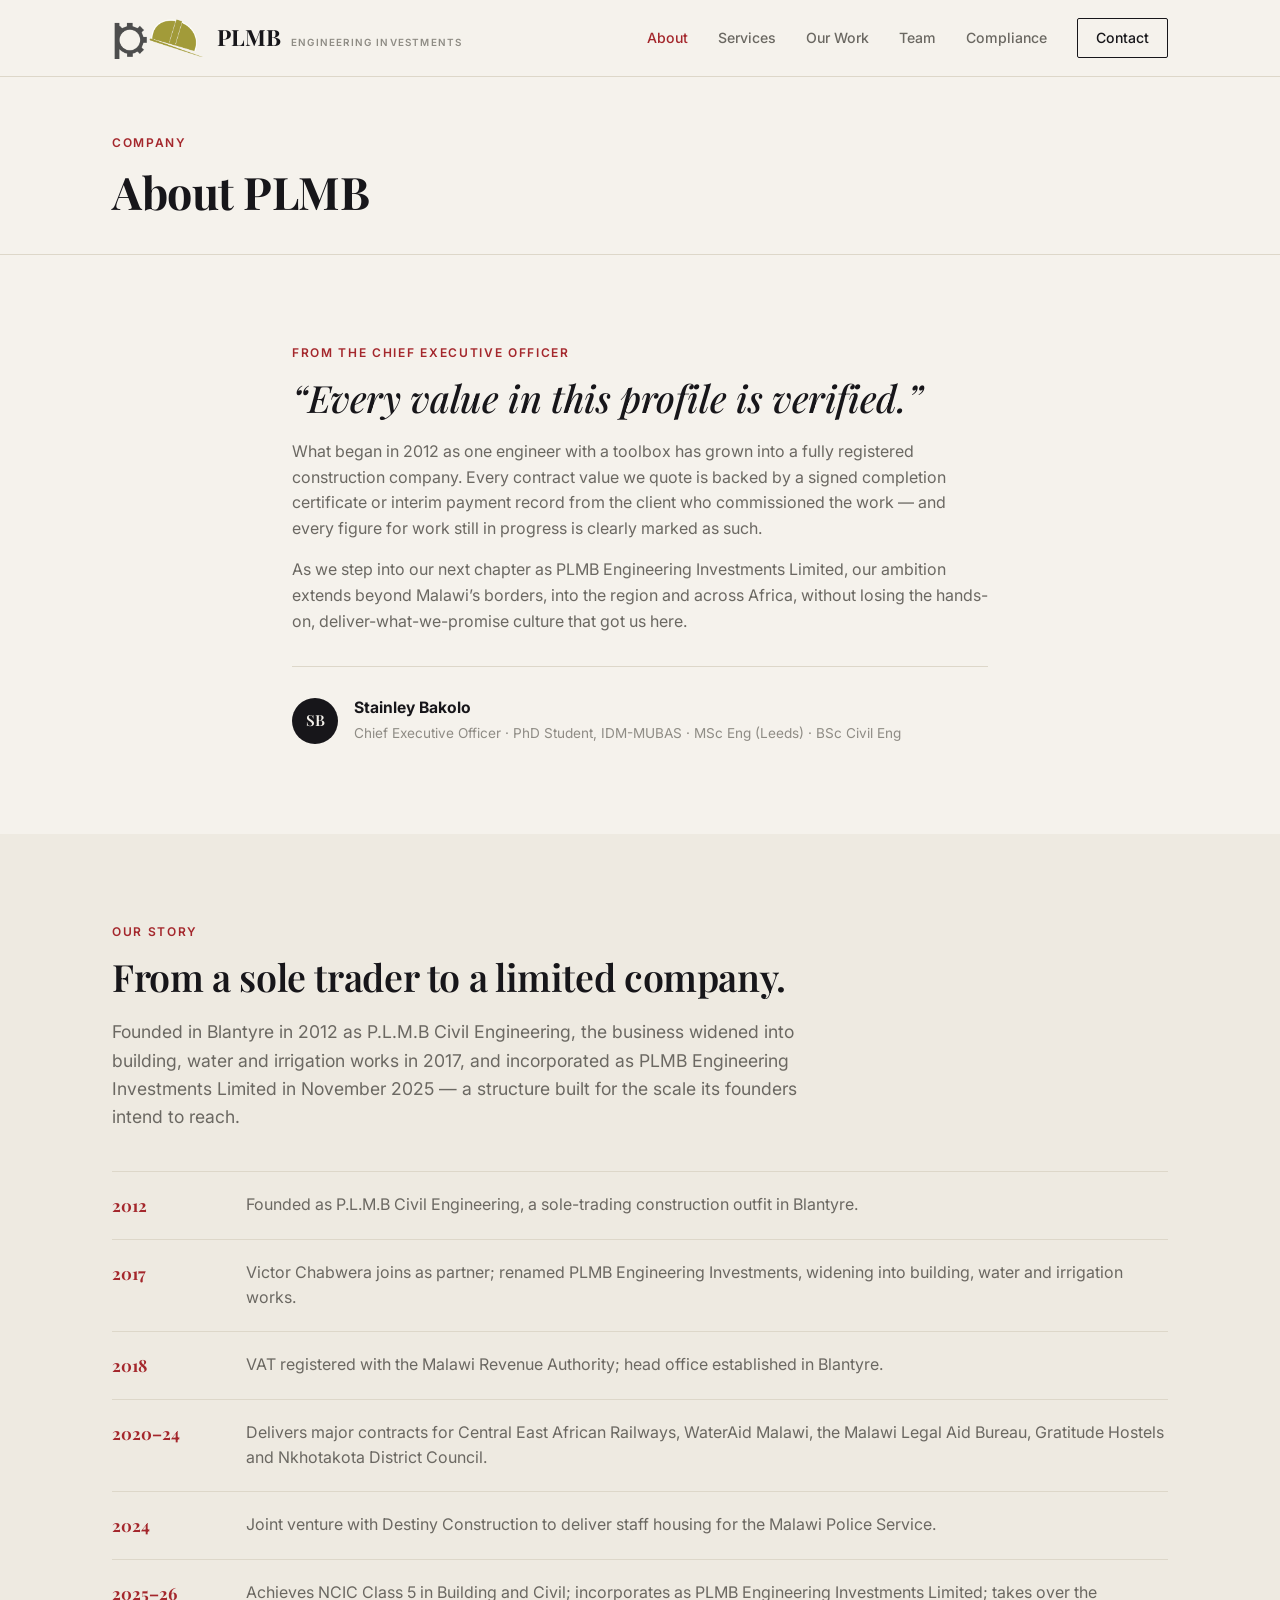
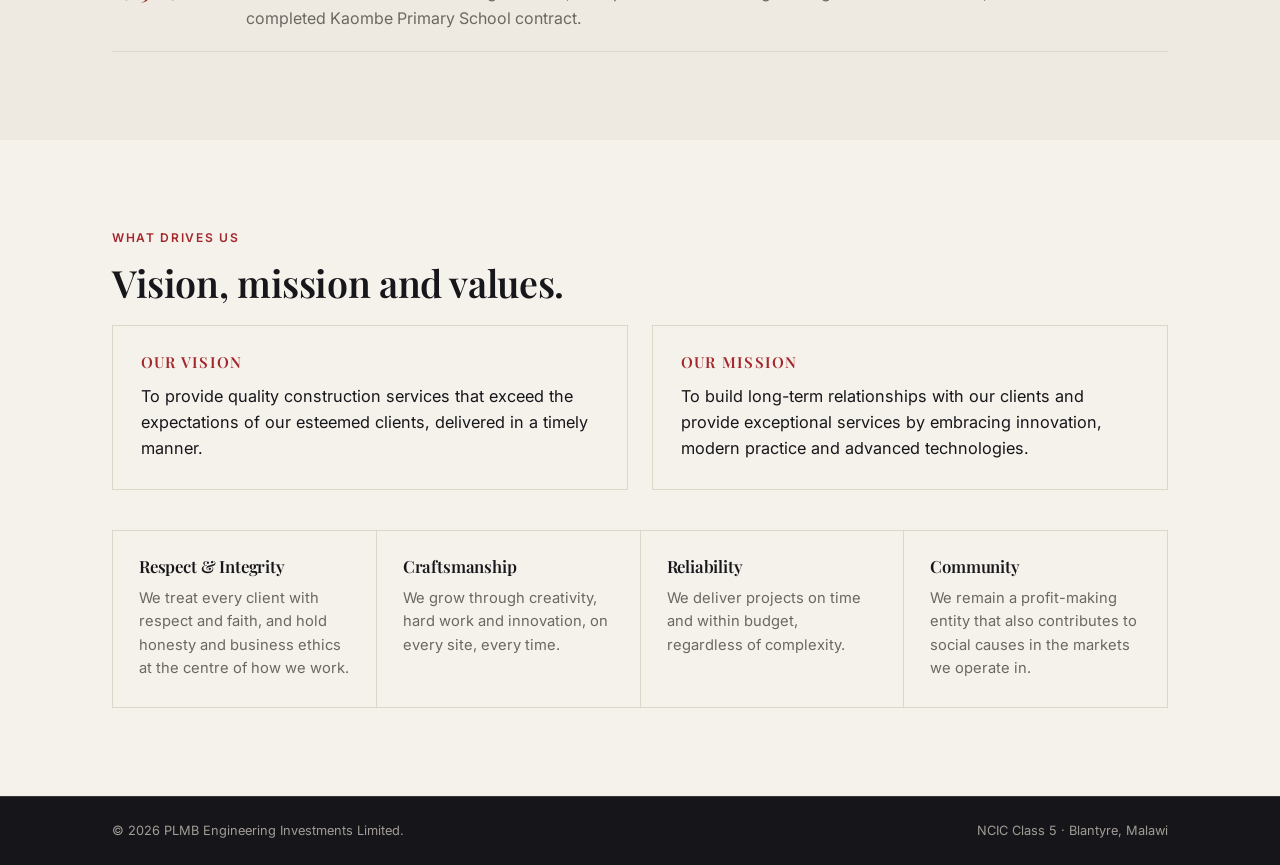
==== about.html @ d7d494b8 "Split into separate focused pages instead of one long scroll" ====
<!doctype html>
<html lang="en">
<head>
<meta charset="UTF-8">
<meta name="viewport" content="width=device-width, initial-scale=1.0">
<title>About — PLMB Engineering Investments</title>
<meta name="description" content="From a sole trader founded in 2012 to PLMB Engineering Investments Limited: our story, our vision, mission and values, and a message from our CEO.">
<link rel="icon" type="image/png" href="assets/favicon-256.png">
<link rel="preconnect" href="https://fonts.googleapis.com">
<link rel="preconnect" href="https://fonts.gstatic.com" crossorigin>
<link href="https://fonts.googleapis.com/css2?family=Playfair+Display:ital,wght@0,500;0,600;0,700;1,500&family=Inter:wght@400;500;600;700&display=swap" rel="stylesheet">
<link rel="stylesheet" href="styles.css">
</head>
<body>

<header class="site-header">
  <div class="wrap header-inner">
    <a class="wordmark" href="index.html">
      <img src="assets/plmb-icon.png" alt="" class="wordmark-icon" width="120" height="54">
      <span class="wordmark-text">PLMB<span class="wordmark-sub">Engineering Investments</span></span>
    </a>
    <nav class="nav" id="nav">
      <a href="about.html" aria-current="page">About</a>
      <a href="services.html">Services</a>
      <a href="work.html">Our Work</a>
      <a href="team.html">Team</a>
      <a href="compliance.html">Compliance</a>
      <a href="contact.html" class="nav-cta">Contact</a>
    </nav>
    <button class="nav-toggle" id="navToggle" aria-label="Toggle menu" aria-expanded="false">
      <span></span><span></span><span></span>
    </button>
  </div>
</header>

<main>

  <div class="page-head">
    <div class="wrap">
      <p class="eyebrow">Company</p>
      <h1>About PLMB</h1>
    </div>
  </div>

  <!-- MD MESSAGE -->
  <section class="section">
    <div class="wrap narrow">
      <p class="eyebrow">From the Chief Executive Officer</p>
      <h2 class="quote">&ldquo;Every value in this profile is verified.&rdquo;</h2>
      <p>What began in 2012 as one engineer with a toolbox has grown into a fully registered construction company. Every contract value we quote is backed by a signed completion certificate or interim payment record from the client who commissioned the work &mdash; and every figure for work still in progress is clearly marked as such.</p>
      <p>As we step into our next chapter as PLMB Engineering Investments Limited, our ambition extends beyond Malawi&rsquo;s borders, into the region and across Africa, without losing the hands-on, deliver-what-we-promise culture that got us here.</p>
      <div class="signature-block">
        <div class="avatar">SB</div>
        <div>
          <strong>Stainley Bakolo</strong>
          <span>Chief Executive Officer &middot; PhD Student, IDM-MUBAS &middot; MSc Eng (Leeds) &middot; BSc Civil Eng</span>
        </div>
      </div>
    </div>
  </section>

  <!-- STORY / MILESTONES -->
  <section class="section alt">
    <div class="wrap">
      <p class="eyebrow">Our Story</p>
      <h2>From a sole trader to a limited company.</h2>
      <p class="lede">Founded in Blantyre in 2012 as P.L.M.B Civil Engineering, the business widened into building, water and irrigation works in 2017, and incorporated as PLMB Engineering Investments Limited in November 2025 &mdash; a structure built for the scale its founders intend to reach.</p>
      <ol class="timeline">
        <li><span class="tl-year">2012</span><span class="tl-text">Founded as P.L.M.B Civil Engineering, a sole-trading construction outfit in Blantyre.</span></li>
        <li><span class="tl-year">2017</span><span class="tl-text">Victor Chabwera joins as partner; renamed PLMB Engineering Investments, widening into building, water and irrigation works.</span></li>
        <li><span class="tl-year">2018</span><span class="tl-text">VAT registered with the Malawi Revenue Authority; head office established in Blantyre.</span></li>
        <li><span class="tl-year">2020&ndash;24</span><span class="tl-text">Delivers major contracts for Central East African Railways, WaterAid Malawi, the Malawi Legal Aid Bureau, Gratitude Hostels and Nkhotakota District Council.</span></li>
        <li><span class="tl-year">2024</span><span class="tl-text">Joint venture with Destiny Construction to deliver staff housing for the Malawi Police Service.</span></li>
        <li><span class="tl-year">2025&ndash;26</span><span class="tl-text">Achieves NCIC Class 5 in Building and Civil; incorporates as PLMB Engineering Investments Limited; takes over the completed Kaombe Primary School contract.</span></li>
      </ol>
    </div>
  </section>

  <!-- VISION / MISSION / VALUES -->
  <section class="section">
    <div class="wrap">
      <p class="eyebrow">What Drives Us</p>
      <h2>Vision, mission and values.</h2>
      <div class="vm-grid">
        <div class="vm-card">
          <h3>Our Vision</h3>
          <p>To provide quality construction services that exceed the expectations of our esteemed clients, delivered in a timely manner.</p>
        </div>
        <div class="vm-card">
          <h3>Our Mission</h3>
          <p>To build long-term relationships with our clients and provide exceptional services by embracing innovation, modern practice and advanced technologies.</p>
        </div>
      </div>
      <div class="value-grid">
        <div class="value">
          <h4>Respect &amp; Integrity</h4>
          <p>We treat every client with respect and faith, and hold honesty and business ethics at the centre of how we work.</p>
        </div>
        <div class="value">
          <h4>Craftsmanship</h4>
          <p>We grow through creativity, hard work and innovation, on every site, every time.</p>
        </div>
        <div class="value">
          <h4>Reliability</h4>
          <p>We deliver projects on time and within budget, regardless of complexity.</p>
        </div>
        <div class="value">
          <h4>Community</h4>
          <p>We remain a profit-making entity that also contributes to social causes in the markets we operate in.</p>
        </div>
      </div>
    </div>
  </section>

</main>

<footer class="site-footer">
  <div class="wrap footer-inner">
    <span>&copy; <span id="year"></span> PLMB Engineering Investments Limited.</span>
    <span>NCIC Class 5 &middot; Blantyre, Malawi</span>
  </div>
</footer>

<script src="script.js"></script>
</body>
</html>
---- styles.css ----
:root {
  --bg: #f5f2ec;
  --bg-panel: #eeeae1;
  --ink: #17161a;
  --ink-soft: #6b6862;
  --ink-faint: #8f8c85;
  --accent: #a4272c;
  --rule: #ddd7c9;
  --dark-bg: #16151a;
  --dark-ink: #f2efe8;
  --dark-soft: #a19d95;
  --serif: "Playfair Display", Georgia, "Times New Roman", serif;
  --sans: "Inter", -apple-system, BlinkMacSystemFont, "Segoe UI", sans-serif;
  --max: 1120px;
}

* { box-sizing: border-box; }
html { scroll-behavior: smooth; }
a:focus-visible, button:focus-visible { outline: 2px solid var(--accent); outline-offset: 3px; }
@media (prefers-reduced-motion: reduce) {
  html { scroll-behavior: auto; }
  * { animation-duration: 0.01ms !important; transition-duration: 0.01ms !important; }
}

body {
  margin: 0;
  background: var(--bg);
  color: var(--ink);
  font-family: var(--sans);
  font-size: 16px;
  line-height: 1.6;
  -webkit-font-smoothing: antialiased;
}

.wrap {
  max-width: var(--max);
  margin: 0 auto;
  padding: 0 32px;
}
.wrap.narrow { max-width: 760px; }

h1, h2, h3, h4 {
  font-family: var(--serif);
  font-weight: 600;
  line-height: 1.15;
  margin: 0 0 20px;
  color: var(--ink);
  letter-spacing: -0.01em;
}
h1 { font-size: clamp(2.1rem, 4.5vw, 3.4rem); font-weight: 700; }
h2 { font-size: clamp(1.6rem, 3vw, 2.35rem); }
h3.sub-heading { font-size: 1.15rem; margin: 48px 0 20px; padding-top: 28px; border-top: 1px solid var(--rule); }
h4 { font-size: 1.05rem; margin-bottom: 10px; }

p { margin: 0 0 16px; color: var(--ink-soft); }
p.lede { font-size: 1.1rem; max-width: 700px; }
a { color: inherit; }

.eyebrow {
  font-family: var(--sans);
  font-size: 0.75rem;
  font-weight: 600;
  letter-spacing: 0.14em;
  text-transform: uppercase;
  color: var(--accent);
  margin: 0 0 14px;
}
.eyebrow.light { color: #d98a8a; }

/* ---------- Header ---------- */
.site-header {
  position: sticky;
  top: 0;
  z-index: 50;
  background: rgba(245, 242, 236, 0.92);
  backdrop-filter: blur(8px);
  border-bottom: 1px solid var(--rule);
}
.header-inner {
  display: flex;
  align-items: center;
  justify-content: space-between;
  height: 76px;
}
.wordmark {
  font-family: var(--serif);
  font-weight: 700;
  font-size: 1.4rem;
  text-decoration: none;
  color: var(--ink);
  display: flex;
  align-items: center;
  gap: 12px;
}
.wordmark-icon { height: 42px; width: auto; display: block; }
.wordmark-text { display: flex; align-items: baseline; gap: 10px; }
.wordmark-sub {
  font-family: var(--sans);
  font-size: 0.62rem;
  font-weight: 600;
  letter-spacing: 0.12em;
  text-transform: uppercase;
  color: var(--ink-faint);
}
.nav { display: flex; align-items: center; gap: 30px; }
.nav a {
  text-decoration: none;
  font-size: 0.88rem;
  font-weight: 500;
  color: var(--ink-soft);
  transition: color 0.15s;
}
.nav a:hover { color: var(--accent); }
.nav a[aria-current="page"] { color: var(--accent); }
.nav-cta {
  border: 1px solid var(--ink);
  padding: 8px 18px;
  border-radius: 2px;
  color: var(--ink) !important;
}
.nav-cta:hover { background: var(--ink); color: var(--bg) !important; }
.nav-cta[aria-current="page"] { background: var(--accent); border-color: var(--accent); color: #fff !important; }

/* ---------- Page head (non-home pages) ---------- */
.page-head { padding: 56px 0 36px; border-bottom: 1px solid var(--rule); }
.page-head h1 { margin: 0; font-size: clamp(1.9rem, 4vw, 2.8rem); }

/* ---------- Explore grid (home) ---------- */
.explore-grid { display: grid; grid-template-columns: repeat(3, 1fr); gap: 1px; background: var(--rule); border: 1px solid var(--rule); margin-top: 40px; }
.explore-card {
  background: var(--bg);
  padding: 30px 28px;
  text-decoration: none;
  color: var(--ink);
  display: block;
  transition: background 0.15s;
}
.explore-card:hover { background: var(--bg-panel); }
.explore-card h3 { font-size: 1.1rem; margin-bottom: 8px; color: var(--ink); }
.explore-card h3::after { content: " \2192"; color: var(--accent); }
.explore-card p { font-size: 0.88rem; margin: 0; }

.contact-page { padding: 140px 0; min-height: 60vh; display: flex; align-items: center; }
.contact-page .wrap { width: 100%; }
.nav-toggle { display: none; background: none; border: none; cursor: pointer; padding: 8px; }
.nav-toggle span { display: block; width: 22px; height: 2px; background: var(--ink); margin: 5px 0; }

/* ---------- Hero ---------- */
.hero {
  padding: 120px 0 96px;
  background-size: cover;
  background-position: center 65%;
  background-repeat: no-repeat;
}
.hero-lede { font-size: 1.15rem; max-width: 620px; }
.hero-actions { display: flex; gap: 16px; margin: 32px 0 8px; flex-wrap: wrap; }
.btn {
  display: inline-block;
  padding: 14px 28px;
  text-decoration: none;
  font-size: 0.9rem;
  font-weight: 600;
  border-radius: 2px;
  transition: all 0.15s;
}
.btn-primary { background: var(--accent); color: #fff; }
.btn-primary:hover { background: #8a1f23; }
.btn-ghost { border: 1px solid var(--ink-faint); color: var(--ink); }
.btn-ghost:hover { border-color: var(--ink); }
.btn-ghost-light { border: 1px solid rgba(242,239,232,0.5); color: var(--dark-ink); }
.btn-ghost-light:hover { border-color: var(--dark-ink); background: rgba(242,239,232,0.08); }

.hero-stats {
  display: grid;
  grid-template-columns: repeat(4, 1fr);
  border-bottom: 1px solid var(--rule);
  padding: 28px 32px;
}
.hero-stats > div { padding: 0 20px; border-left: 1px solid var(--rule); }
.hero-stats > div:first-child { border-left: none; padding-left: 0; }
.hero-stats strong { display: block; font-family: var(--serif); font-size: 1.5rem; margin-bottom: 4px; }
.hero-stats span { font-size: 0.78rem; color: var(--ink-faint); text-transform: uppercase; letter-spacing: 0.06em; }

/* ---------- Sections ---------- */
.section { padding: 88px 0; }
.section.alt { background: var(--bg-panel); }
.section.dark { background: var(--dark-bg); color: var(--dark-ink); }
.section.dark p { color: var(--dark-soft); }
.light { color: var(--dark-ink); }
.light-body { color: var(--dark-soft); }

.quote { font-style: italic; font-weight: 500; }

.signature-block {
  display: flex;
  align-items: center;
  gap: 16px;
  margin-top: 32px;
  padding-top: 28px;
  border-top: 1px solid var(--rule);
}
.signature-block strong { display: block; font-size: 0.98rem; }
.signature-block span { font-size: 0.85rem; color: var(--ink-faint); }
.avatar {
  width: 46px; height: 46px;
  border-radius: 50%;
  background: var(--ink);
  color: var(--bg);
  display: flex; align-items: center; justify-content: center;
  font-family: var(--serif); font-weight: 600; font-size: 0.95rem;
  flex-shrink: 0;
}

/* ---------- Timeline ---------- */
.timeline { list-style: none; margin: 40px 0 0; padding: 0; }
.timeline li {
  display: grid;
  grid-template-columns: 110px 1fr;
  gap: 24px;
  padding: 20px 0;
  border-top: 1px solid var(--rule);
}
.timeline li:last-child { border-bottom: 1px solid var(--rule); }
.tl-year { font-family: var(--serif); font-weight: 700; color: var(--accent); font-size: 1.05rem; }
.tl-text { color: var(--ink-soft); }

/* ---------- Vision/Mission/Values ---------- */
.vm-grid { display: grid; grid-template-columns: 1fr 1fr; gap: 24px; margin-bottom: 40px; }
.vm-card { padding: 28px; border: 1px solid var(--rule); }
.vm-card h3 { font-size: 0.95rem; text-transform: uppercase; letter-spacing: 0.08em; color: var(--accent); margin-bottom: 12px; }
.vm-card p { margin: 0; color: var(--ink); font-size: 1.02rem; }

.value-grid { display: grid; grid-template-columns: repeat(4, 1fr); gap: 1px; background: var(--rule); border: 1px solid var(--rule); }
.value { background: var(--bg); padding: 26px; }
.value p { margin: 0; font-size: 0.92rem; }

/* ---------- Services ---------- */
.service-grid { display: grid; grid-template-columns: repeat(2, 1fr); gap: 1px; background: var(--rule); border: 1px solid var(--rule); margin-top: 40px; }
.service-card { background: var(--bg-panel); padding: 32px; }
.service-num { font-family: var(--serif); font-size: 0.85rem; color: var(--accent); font-weight: 700; }
.service-card h3 { margin: 12px 0 10px; font-size: 1.15rem; }
.service-card p { font-size: 0.92rem; margin-bottom: 16px; }
.tag {
  display: inline-block;
  font-size: 0.7rem;
  font-weight: 600;
  letter-spacing: 0.06em;
  text-transform: uppercase;
  color: var(--ink-faint);
  border-top: 1px solid var(--rule);
  padding-top: 12px;
  width: 100%;
}

.sector-list { display: grid; grid-template-columns: repeat(3, 1fr); gap: 24px; margin-top: 20px; }
.sector-list > div { padding: 18px 0; border-top: 1px solid var(--rule); }
.sector-list strong { display: block; font-size: 0.95rem; margin-bottom: 6px; }
.sector-list span { font-size: 0.85rem; color: var(--ink-faint); }

/* ---------- Field photo strips ---------- */
.field-strip {
  display: grid;
  grid-template-columns: repeat(3, 1fr);
  gap: 3px;
  margin-top: 40px;
}
.field-strip.two { grid-template-columns: repeat(2, 1fr); }
.field-strip figure { margin: 0; position: relative; }
.field-strip img {
  display: block;
  width: 100%;
  height: 230px;
  object-fit: cover;
  background: var(--bg-panel);
}
.field-strip figcaption {
  font-size: 0.72rem;
  color: var(--ink-faint);
  padding-top: 8px;
}
.field-strip.dark figcaption { color: var(--dark-soft); }

.team-banner { margin: 32px 0 48px; }
.team-banner img { display: block; width: 100%; max-height: 360px; object-fit: cover; }
.team-banner figcaption { font-size: 0.8rem; color: var(--ink-faint); padding-top: 10px; font-style: italic; }

/* ---------- Signature project ---------- */
.signature-figure {
  font-family: var(--serif);
  font-weight: 700;
  font-size: clamp(3rem, 8vw, 5.5rem);
  color: #fff;
  margin-bottom: 24px;
  line-height: 1;
}
.signature-figure span { font-size: 0.35em; color: var(--dark-soft); font-family: var(--sans); font-weight: 600; margin-left: 8px; }
.sig-meta { display: grid; grid-template-columns: repeat(3, 1fr); gap: 24px; margin-top: 40px; padding-top: 28px; border-top: 1px solid #38363e; }
.sig-meta strong { display: block; color: var(--dark-ink); font-size: 0.95rem; margin-bottom: 6px; }
.sig-meta span { font-size: 0.75rem; text-transform: uppercase; letter-spacing: 0.06em; color: var(--dark-soft); }

/* ---------- Tables ---------- */
.table-scroll { overflow-x: auto; margin-top: 32px; }
.track-table { width: 100%; border-collapse: collapse; min-width: 640px; }
.track-table th {
  text-align: left;
  font-size: 0.72rem;
  text-transform: uppercase;
  letter-spacing: 0.08em;
  color: var(--ink-faint);
  padding: 0 16px 12px;
  border-bottom: 1px solid var(--ink);
  font-weight: 600;
}
.track-table td {
  padding: 16px;
  border-bottom: 1px solid var(--rule);
  font-size: 0.92rem;
  vertical-align: top;
}
.track-table td strong { display: block; font-family: var(--serif); font-size: 1rem; font-weight: 600; }
.track-table td span { display: block; color: var(--ink-faint); font-size: 0.8rem; margin-top: 2px; }
.table-note { font-size: 0.82rem; color: var(--ink-faint); margin-top: 20px; font-style: italic; }

/* ---------- Stat strips ---------- */
.stat-strip { display: grid; grid-template-columns: repeat(3, 1fr); gap: 24px; margin: 32px 0; padding: 28px 0; border-top: 1px solid var(--rule); border-bottom: 1px solid var(--rule); }
.stat-strip.compact { padding: 20px 0; margin: 20px 0 0; }
.stat-strip strong { display: block; font-family: var(--serif); font-size: 1.7rem; color: var(--accent); }
.stat-strip span { font-size: 0.78rem; text-transform: uppercase; letter-spacing: 0.06em; color: var(--ink-faint); }

/* ---------- Split ---------- */
.split { display: grid; grid-template-columns: 1fr 1fr; gap: 64px; }
.chip-list { display: flex; flex-wrap: wrap; gap: 8px; margin-top: 20px; }
.chip-list span {
  font-size: 0.78rem;
  padding: 7px 14px;
  border: 1px solid var(--rule);
  color: var(--ink-soft);
}

/* ---------- Clients ---------- */
.client-grid { display: grid; grid-template-columns: repeat(2, 1fr); gap: 1px; background: var(--rule); border: 1px solid var(--rule); margin-top: 32px; }
.client-grid > div { background: var(--bg-panel); padding: 22px 28px; }
.client-grid strong { display: block; font-size: 0.98rem; margin-bottom: 4px; }
.client-grid span { font-size: 0.82rem; color: var(--ink-faint); font-style: italic; }

/* ---------- Team ---------- */
.team-grid { display: grid; grid-template-columns: repeat(auto-fill, minmax(220px, 1fr)); gap: 24px; }
.team-card { display: flex; flex-direction: column; align-items: flex-start; gap: 6px; }
.team-card strong { font-size: 1rem; margin-top: 6px; }
.role { font-size: 0.82rem; color: var(--accent); font-weight: 600; }
.cred { font-size: 0.78rem; color: var(--ink-faint); }

/* ---------- Compliance ---------- */
.cert-list { margin-top: 32px; }
.cert-list > div { display: flex; gap: 16px; align-items: flex-start; padding: 18px 0; border-top: 1px solid var(--rule); }
.cert-list > div:last-child { border-bottom: 1px solid var(--rule); }
.check { color: var(--accent); font-weight: 700; font-size: 1.1rem; flex-shrink: 0; }
.cert-list strong { display: block; font-size: 0.98rem; }
.cert-list span { font-size: 0.82rem; color: var(--ink-faint); }

/* ---------- Reasons ---------- */
.reasons-grid { display: grid; grid-template-columns: repeat(3, 1fr); gap: 32px; margin-top: 40px; }
.reason p { font-size: 0.9rem; margin: 0; }
.reason h4 { margin: 10px 0 8px; }

/* ---------- Contact ---------- */
.contact-grid { display: grid; grid-template-columns: 1fr 1fr; gap: 48px; margin-top: 40px; padding-top: 40px; border-top: 1px solid #38363e; }
.contact-grid strong { display: block; font-size: 1.05rem; margin-bottom: 12px; color: var(--dark-ink); }
.contact-link {
  display: block;
  text-decoration: none;
  color: var(--dark-ink);
  font-family: var(--serif);
  font-size: 1.3rem;
  margin-bottom: 12px;
  border-bottom: 1px solid transparent;
  transition: border-color 0.15s;
}
.contact-link:hover { border-color: var(--accent); }

/* ---------- Footer ---------- */
.site-footer { background: var(--dark-bg); border-top: 1px solid #38363e; padding: 24px 0; }
.footer-inner { display: flex; justify-content: space-between; color: var(--dark-soft); font-size: 0.8rem; flex-wrap: wrap; gap: 8px; }

/* ---------- Responsive ---------- */
@media (max-width: 860px) {
  .nav { position: fixed; top: 76px; left: 0; right: 0; background: var(--bg); flex-direction: column; align-items: flex-start; gap: 0; padding: 8px 32px 20px; border-bottom: 1px solid var(--rule); transform: translateY(-8px); opacity: 0; pointer-events: none; transition: all 0.2s; }
  .nav.open { transform: translateY(0); opacity: 1; pointer-events: auto; }
  .nav a { padding: 12px 0; width: 100%; border-bottom: 1px solid var(--rule); }
  .nav-cta { border: none !important; padding: 12px 0 !important; }
  .nav-toggle { display: block; }
  .hero-stats { grid-template-columns: 1fr 1fr; row-gap: 24px; }
  .hero-stats > div:nth-child(3) { border-left: none; padding-left: 0; }
  .vm-grid, .value-grid, .service-grid, .sector-list, .client-grid, .split, .reasons-grid, .contact-grid, .field-strip, .field-strip.two, .explore-grid { grid-template-columns: 1fr; }
  .hero { padding: 96px 0 64px; background-position: 65% center; }
  .contact-page { padding: 96px 0; }
  .stat-strip { grid-template-columns: 1fr; gap: 16px; }
  .sig-meta { grid-template-columns: 1fr; gap: 16px; }
  .timeline li { grid-template-columns: 80px 1fr; }
}

@media (max-width: 480px) {
  .wrap { padding: 0 20px; }
  .section { padding: 64px 0; }
  .hero { padding: 64px 0 0; }
}
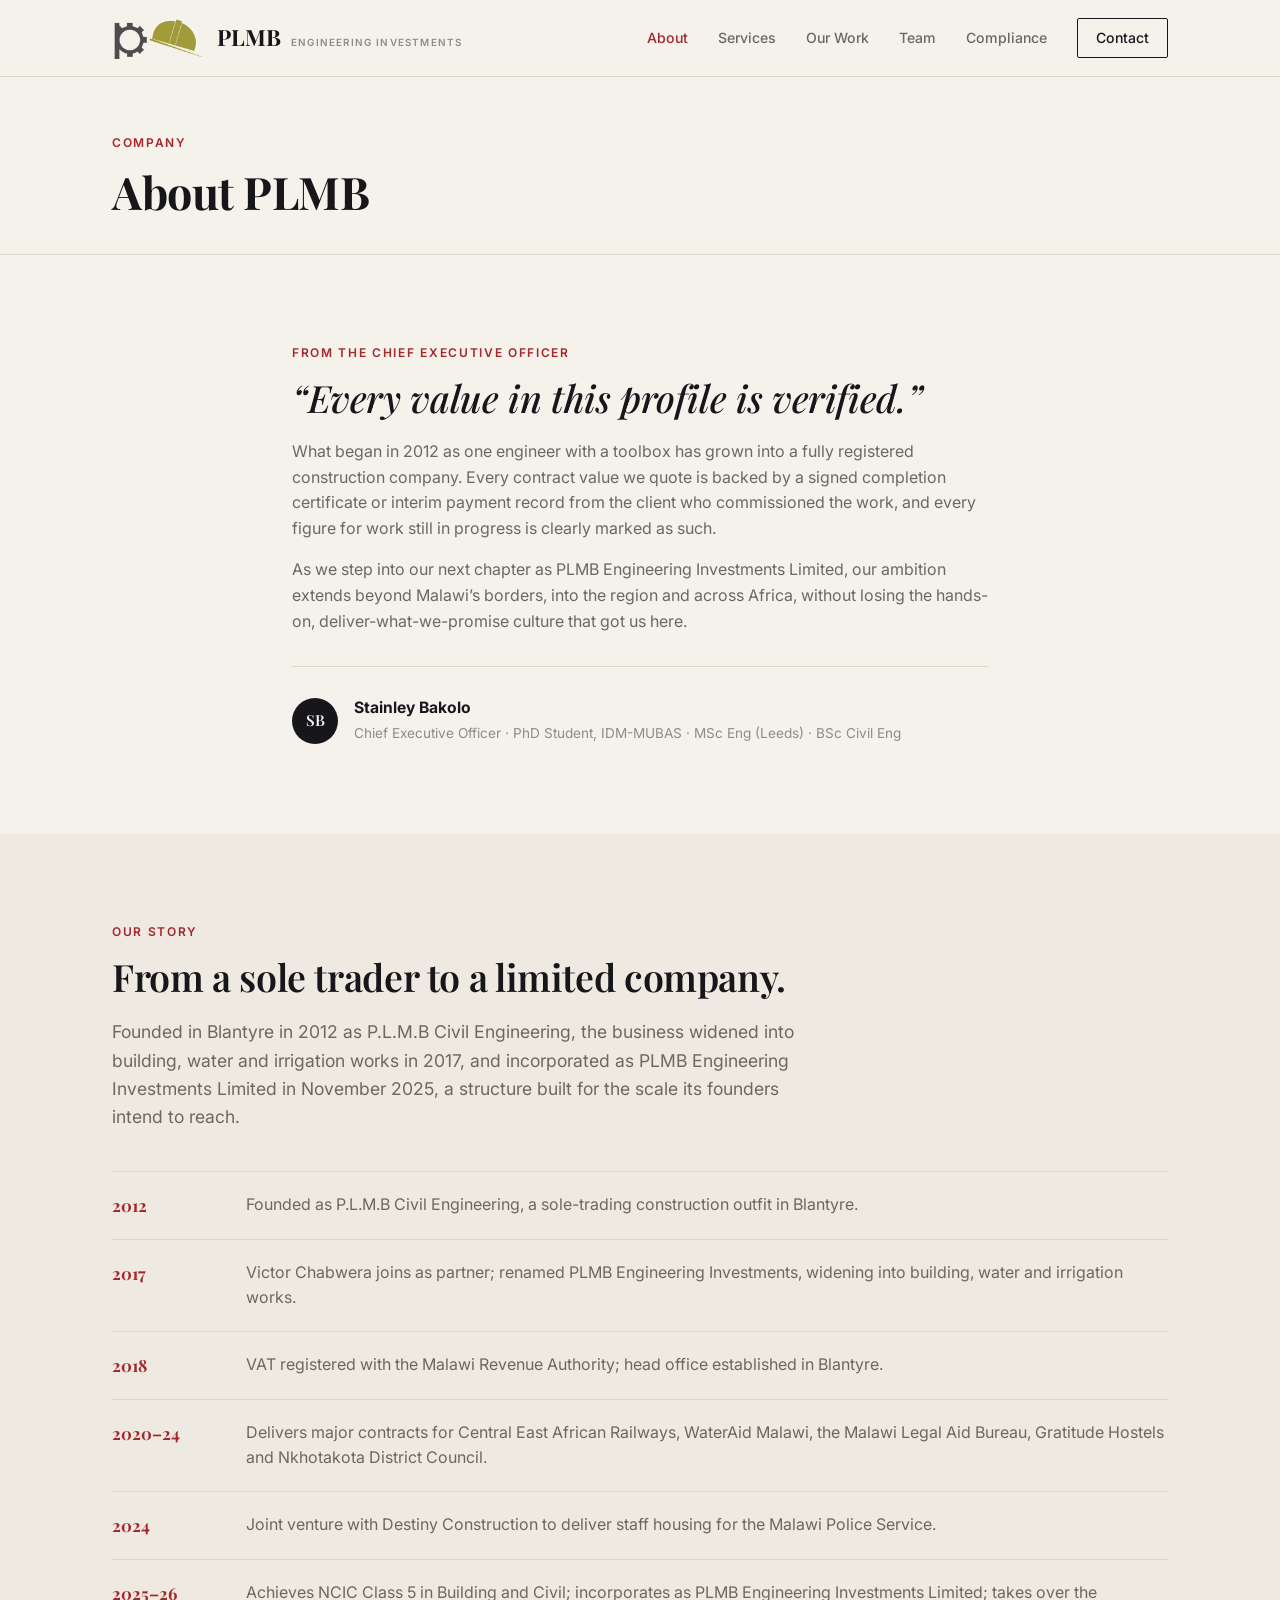
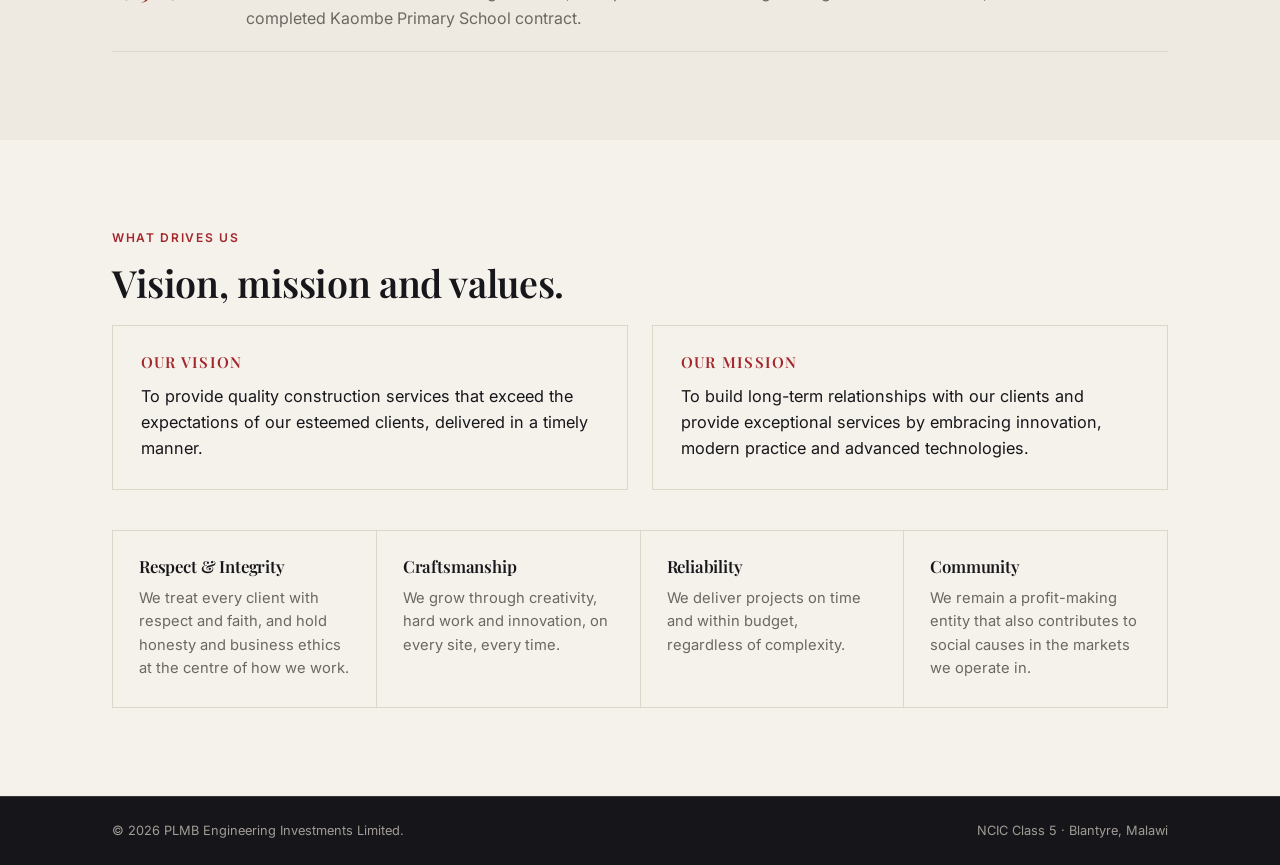
==== commit 017974c2: "Remove em dashes from titles and copy" ====
--- a/about.html
+++ b/about.html
@@ -3,7 +3,7 @@
 <head>
 <meta charset="UTF-8">
 <meta name="viewport" content="width=device-width, initial-scale=1.0">
-<title>About — PLMB Engineering Investments</title>
+<title>About &middot; PLMB Engineering Investments</title>
 <meta name="description" content="From a sole trader founded in 2012 to PLMB Engineering Investments Limited: our story, our vision, mission and values, and a message from our CEO.">
 <link rel="icon" type="image/png" href="assets/favicon-256.png">
 <link rel="preconnect" href="https://fonts.googleapis.com">
@@ -47,7 +47,7 @@
     <div class="wrap narrow">
       <p class="eyebrow">From the Chief Executive Officer</p>
       <h2 class="quote">&ldquo;Every value in this profile is verified.&rdquo;</h2>
-      <p>What began in 2012 as one engineer with a toolbox has grown into a fully registered construction company. Every contract value we quote is backed by a signed completion certificate or interim payment record from the client who commissioned the work &mdash; and every figure for work still in progress is clearly marked as such.</p>
+      <p>What began in 2012 as one engineer with a toolbox has grown into a fully registered construction company. Every contract value we quote is backed by a signed completion certificate or interim payment record from the client who commissioned the work, and every figure for work still in progress is clearly marked as such.</p>
       <p>As we step into our next chapter as PLMB Engineering Investments Limited, our ambition extends beyond Malawi&rsquo;s borders, into the region and across Africa, without losing the hands-on, deliver-what-we-promise culture that got us here.</p>
       <div class="signature-block">
         <div class="avatar">SB</div>
@@ -64,7 +64,7 @@
     <div class="wrap">
       <p class="eyebrow">Our Story</p>
       <h2>From a sole trader to a limited company.</h2>
-      <p class="lede">Founded in Blantyre in 2012 as P.L.M.B Civil Engineering, the business widened into building, water and irrigation works in 2017, and incorporated as PLMB Engineering Investments Limited in November 2025 &mdash; a structure built for the scale its founders intend to reach.</p>
+      <p class="lede">Founded in Blantyre in 2012 as P.L.M.B Civil Engineering, the business widened into building, water and irrigation works in 2017, and incorporated as PLMB Engineering Investments Limited in November 2025, a structure built for the scale its founders intend to reach.</p>
       <ol class="timeline">
         <li><span class="tl-year">2012</span><span class="tl-text">Founded as P.L.M.B Civil Engineering, a sole-trading construction outfit in Blantyre.</span></li>
         <li><span class="tl-year">2017</span><span class="tl-text">Victor Chabwera joins as partner; renamed PLMB Engineering Investments, widening into building, water and irrigation works.</span></li>
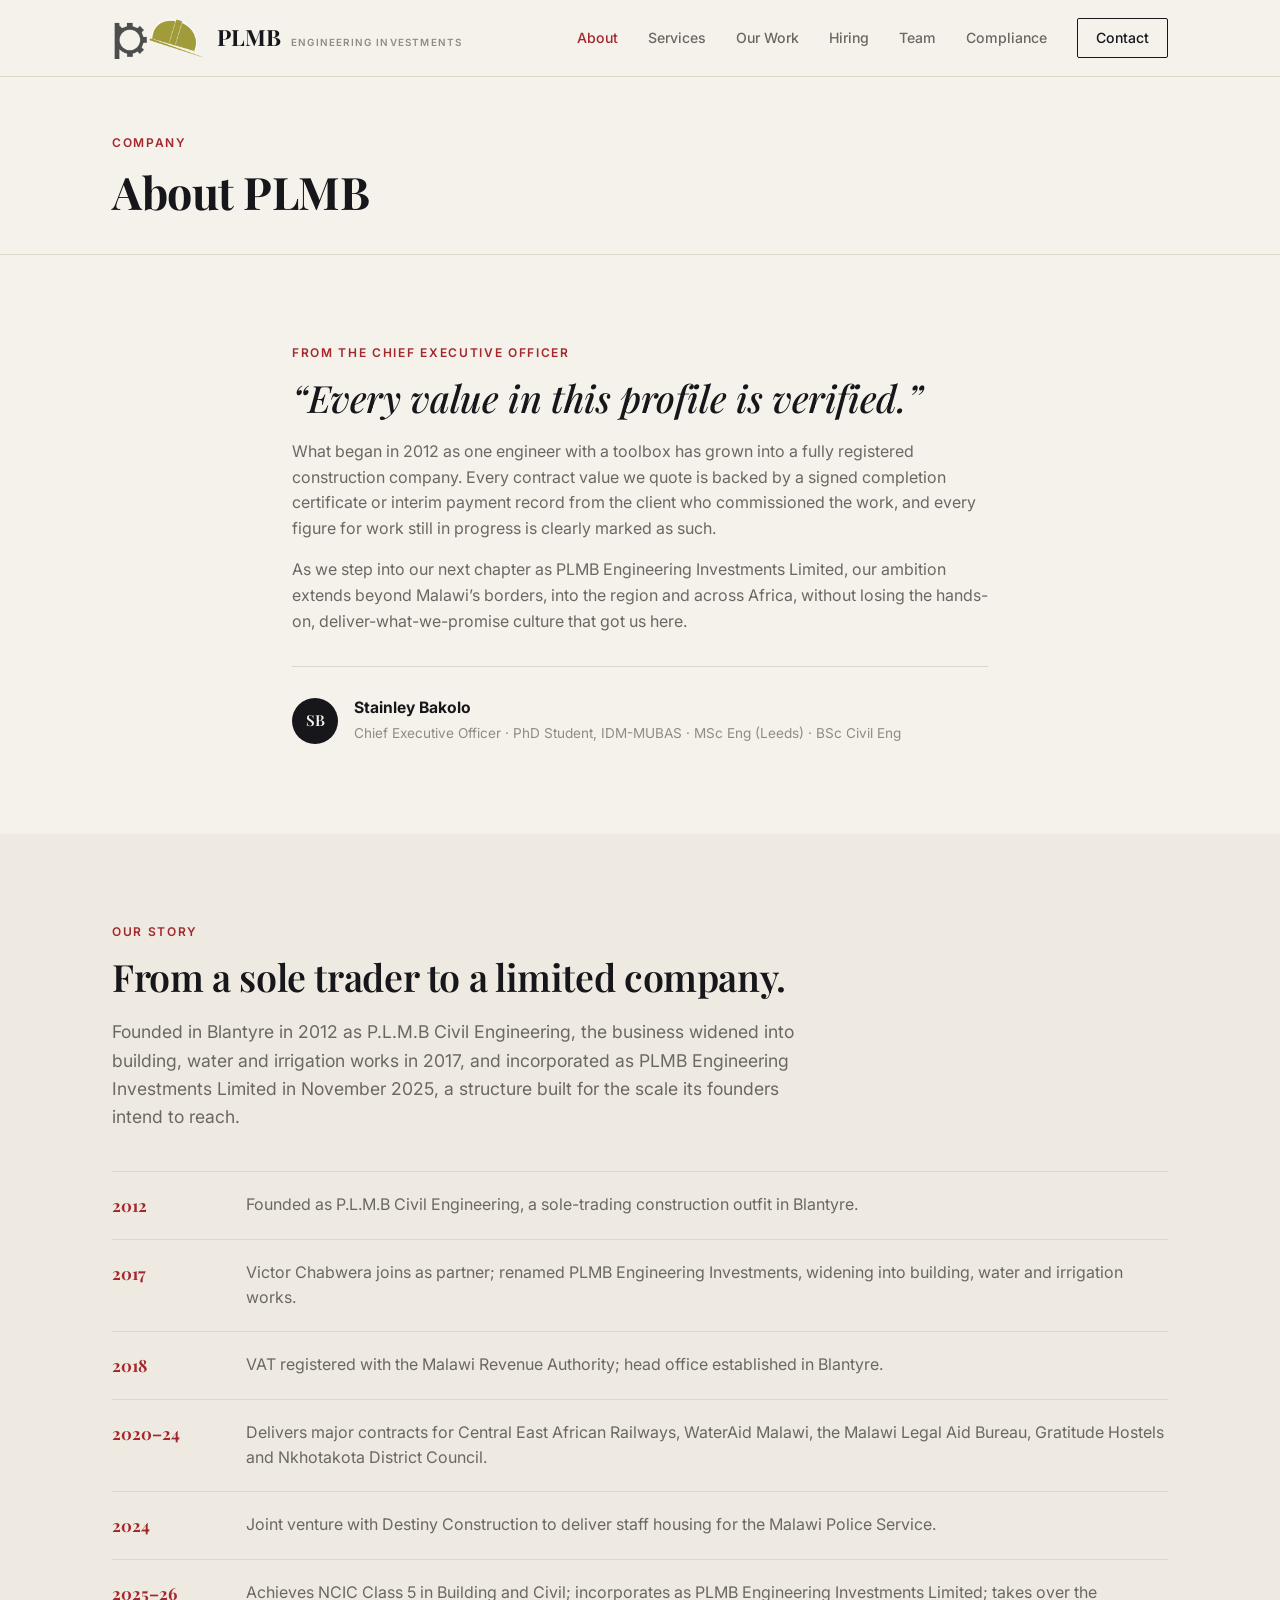
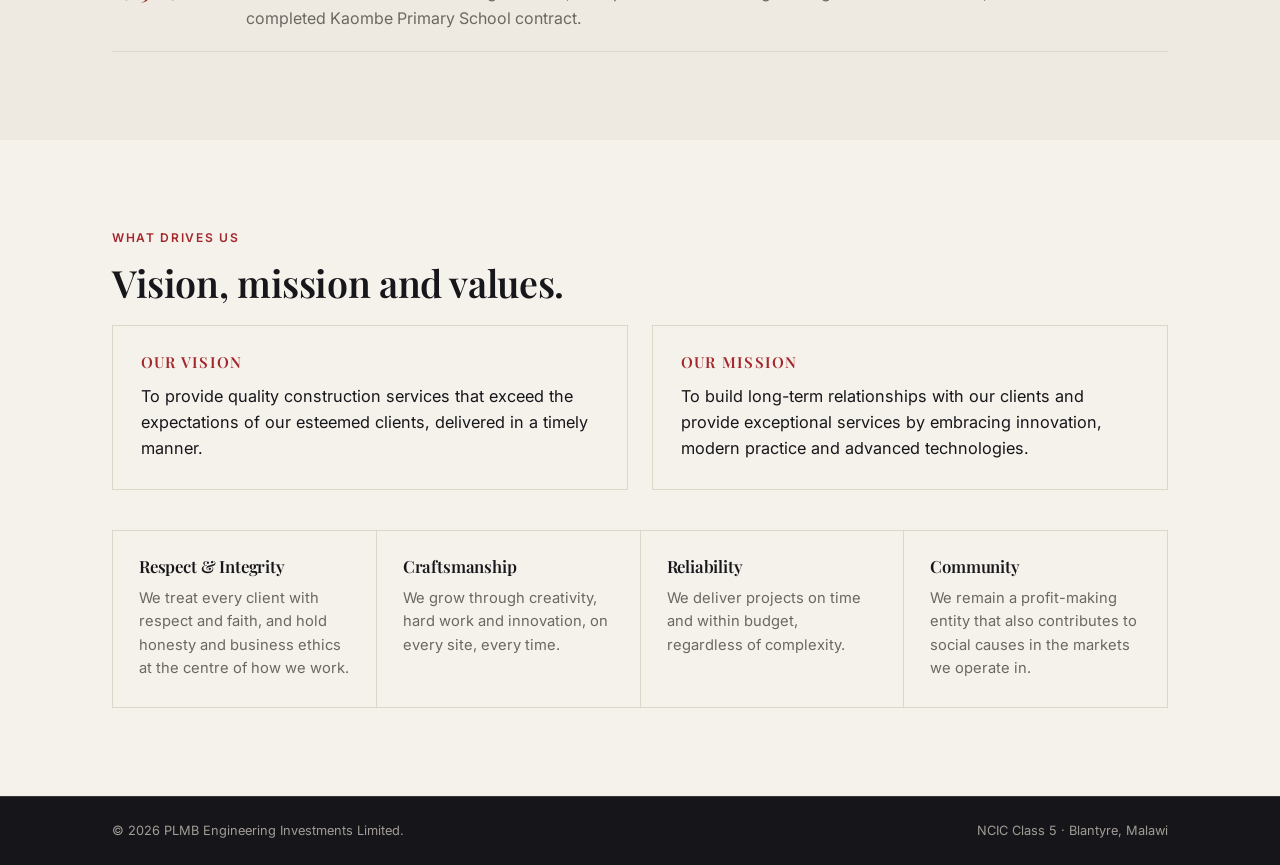
==== commit 7a2908a5: "Add Hiring tab with tipper truck hire advert and full hiring policy" ====
--- a/about.html
+++ b/about.html
@@ -23,6 +23,7 @@
       <a href="about.html" aria-current="page">About</a>
       <a href="services.html">Services</a>
       <a href="work.html">Our Work</a>
+      <a href="hiring.html">Hiring</a>
       <a href="team.html">Team</a>
       <a href="compliance.html">Compliance</a>
       <a href="contact.html" class="nav-cta">Contact</a>
--- a/styles.css
+++ b/styles.css
@@ -363,6 +363,17 @@
 .reason p { font-size: 0.9rem; margin: 0; }
 .reason h4 { margin: 10px 0 8px; }
 
+/* ---------- Policy ---------- */
+.policy-meta { display: grid; grid-template-columns: repeat(4, 1fr); gap: 20px; margin: 32px 0 40px; padding: 24px 0; border-top: 1px solid var(--rule); border-bottom: 1px solid var(--rule); }
+.policy-meta strong { display: block; font-size: 0.72rem; text-transform: uppercase; letter-spacing: 0.06em; color: var(--ink-faint); margin-bottom: 6px; }
+.policy-meta span { font-size: 0.9rem; }
+.policy-body h3 { font-size: 1.05rem; margin: 36px 0 12px; }
+.policy-body h3:first-child { margin-top: 0; }
+.policy-body p { font-size: 0.95rem; }
+.policy-body ul { margin: 0 0 16px; padding-left: 20px; color: var(--ink-soft); }
+.policy-body li { font-size: 0.95rem; margin-bottom: 8px; }
+.policy-body li strong { color: var(--ink); }
+
 /* ---------- Contact ---------- */
 .contact-grid { display: grid; grid-template-columns: 1fr 1fr; gap: 48px; margin-top: 40px; padding-top: 40px; border-top: 1px solid #38363e; }
 .contact-grid strong { display: block; font-size: 1.05rem; margin-bottom: 12px; color: var(--dark-ink); }
@@ -391,7 +402,7 @@
   .nav-toggle { display: block; }
   .hero-stats { grid-template-columns: 1fr 1fr; row-gap: 24px; }
   .hero-stats > div:nth-child(3) { border-left: none; padding-left: 0; }
-  .vm-grid, .value-grid, .service-grid, .sector-list, .client-grid, .split, .reasons-grid, .contact-grid, .field-strip, .field-strip.two, .explore-grid { grid-template-columns: 1fr; }
+  .vm-grid, .value-grid, .service-grid, .sector-list, .client-grid, .split, .reasons-grid, .contact-grid, .field-strip, .field-strip.two, .explore-grid, .policy-meta { grid-template-columns: 1fr; }
   .hero { padding: 96px 0 64px; background-position: 65% center; }
   .contact-page { padding: 96px 0; }
   .stat-strip { grid-template-columns: 1fr; gap: 16px; }
@@ -403,4 +414,7 @@
   .wrap { padding: 0 20px; }
   .section { padding: 64px 0; }
   .hero { padding: 64px 0 0; }
-}
+  .wordmark-sub { display: none; }
+  .wordmark-icon { height: 32px; }
+  .wordmark { font-size: 1.15rem; }
+}
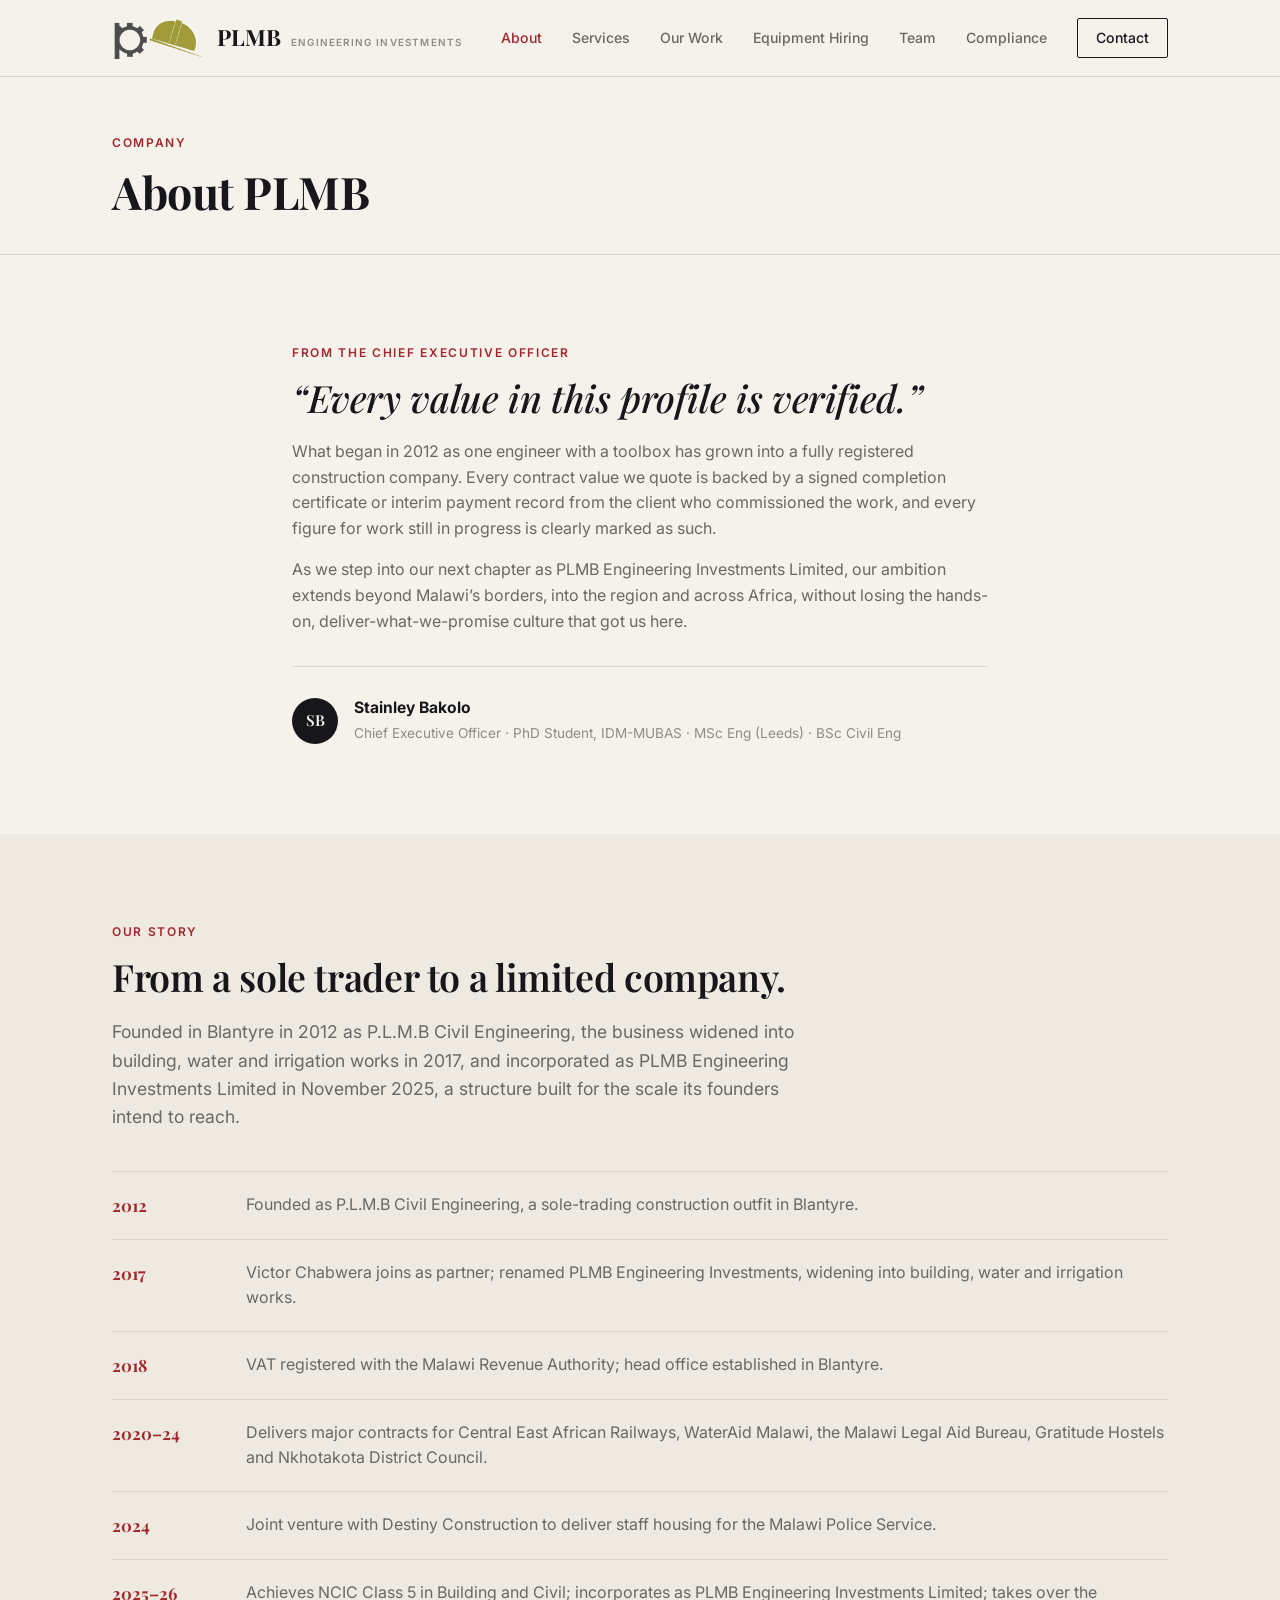
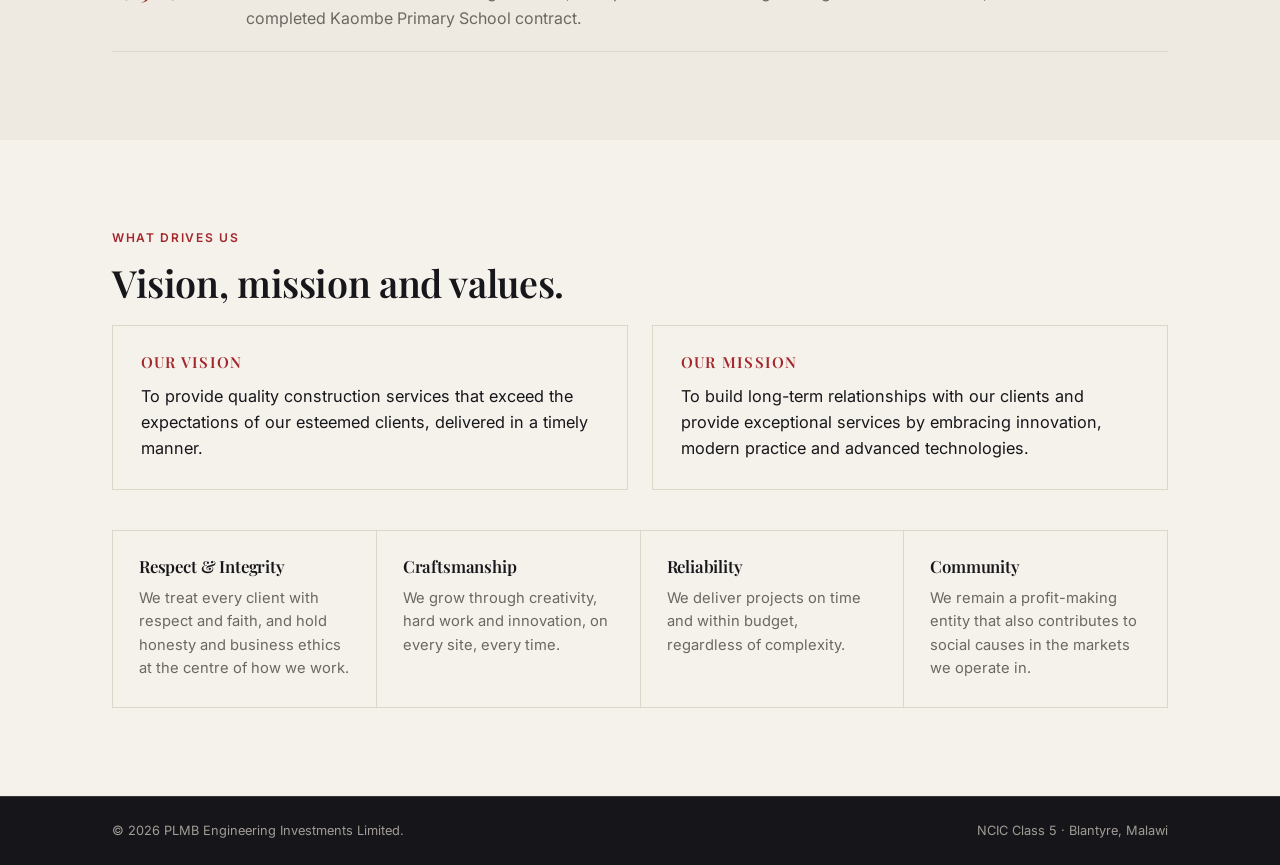
==== commit 0af99728: "Split Equipment Hiring into Rates and Policy sub-tabs, sanction by Management" ====
--- a/about.html
+++ b/about.html
@@ -23,7 +23,7 @@
       <a href="about.html" aria-current="page">About</a>
       <a href="services.html">Services</a>
       <a href="work.html">Our Work</a>
-      <a href="hiring.html">Hiring</a>
+      <a href="hiring.html">Equipment Hiring</a>
       <a href="team.html">Team</a>
       <a href="compliance.html">Compliance</a>
       <a href="contact.html" class="nav-cta">Contact</a>
--- a/styles.css
+++ b/styles.css
@@ -362,6 +362,22 @@
 .reasons-grid { display: grid; grid-template-columns: repeat(3, 1fr); gap: 32px; margin-top: 40px; }
 .reason p { font-size: 0.9rem; margin: 0; }
 .reason h4 { margin: 10px 0 8px; }
+
+/* ---------- Sub-nav (tabs within a section) ---------- */
+.subnav { border-bottom: 1px solid var(--rule); background: var(--bg); }
+.subnav-tabs { display: flex; gap: 8px; }
+.subnav-tabs a {
+  display: inline-block;
+  padding: 16px 4px;
+  margin-right: 28px;
+  font-size: 0.88rem;
+  font-weight: 600;
+  text-decoration: none;
+  color: var(--ink-faint);
+  border-bottom: 2px solid transparent;
+}
+.subnav-tabs a:hover { color: var(--ink); }
+.subnav-tabs a[aria-current="page"] { color: var(--accent); border-bottom-color: var(--accent); }
 
 /* ---------- Policy ---------- */
 .policy-meta { display: grid; grid-template-columns: repeat(4, 1fr); gap: 20px; margin: 32px 0 40px; padding: 24px 0; border-top: 1px solid var(--rule); border-bottom: 1px solid var(--rule); }
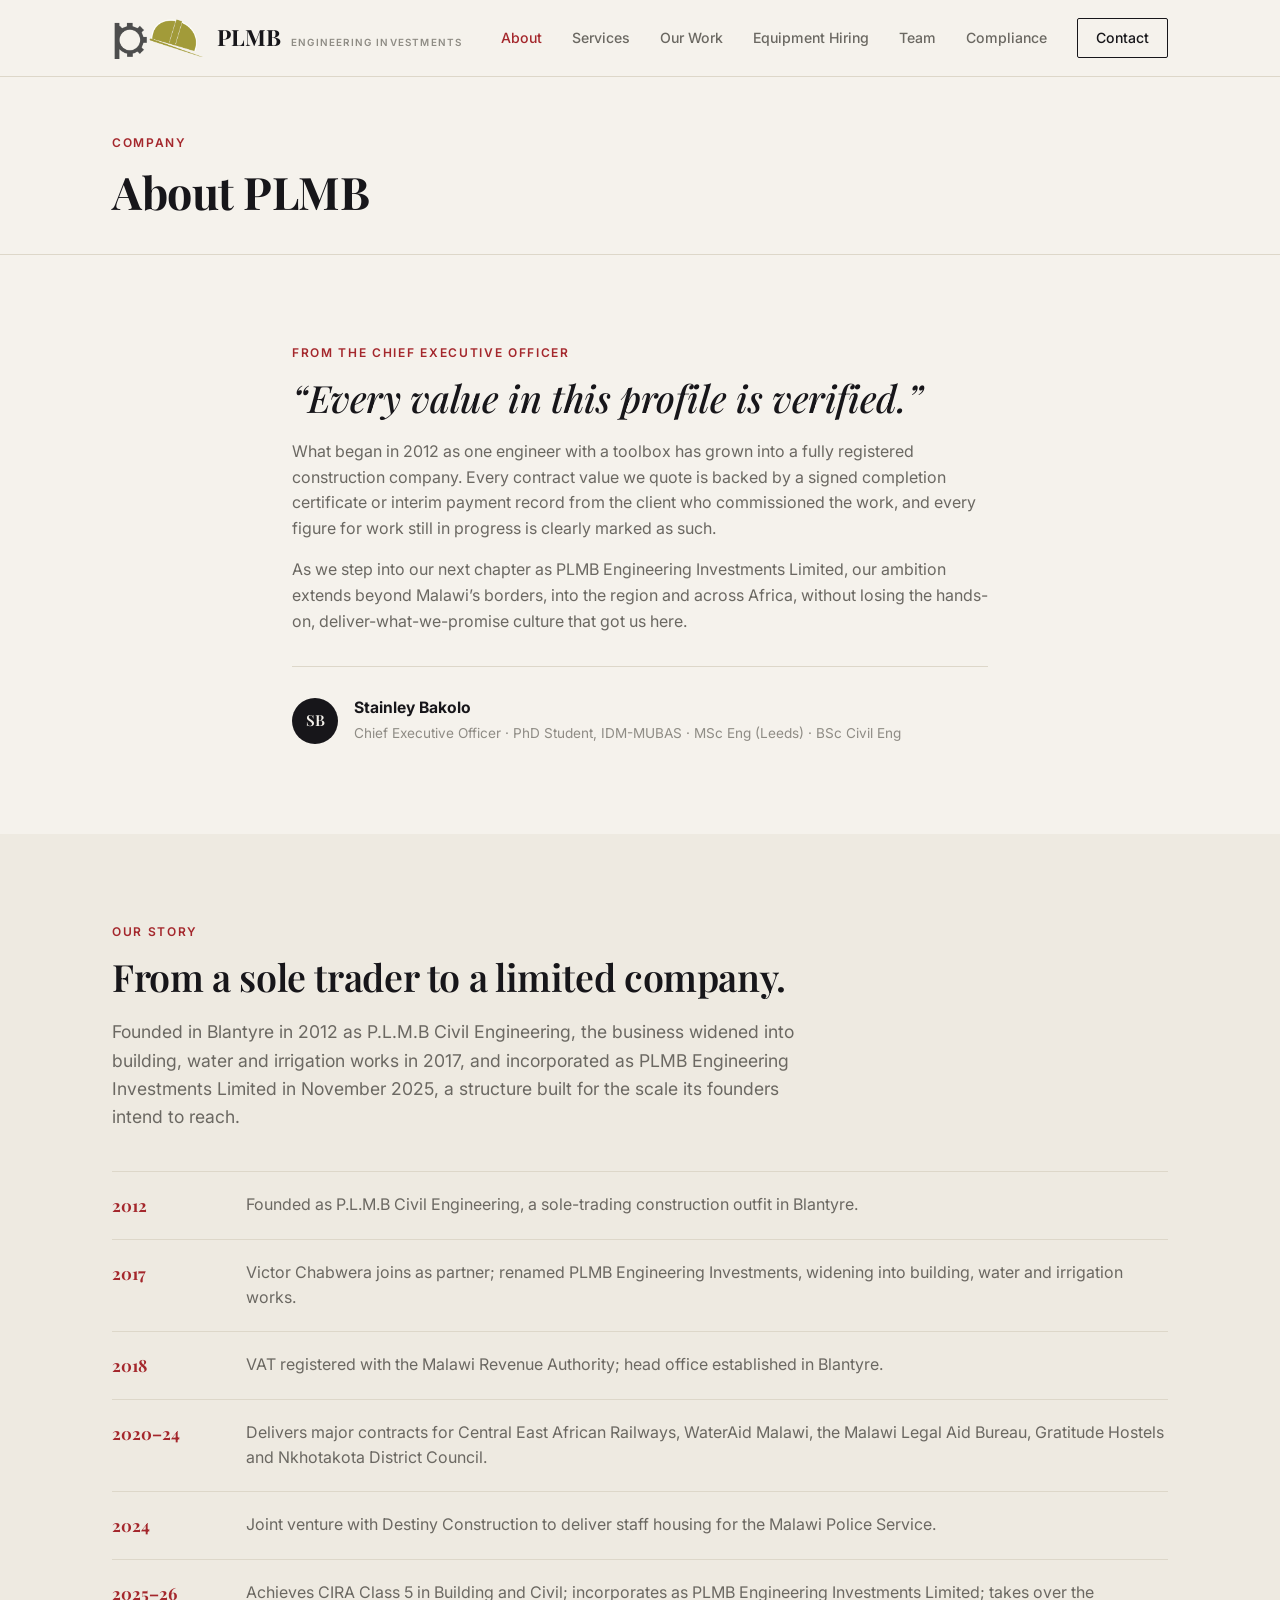
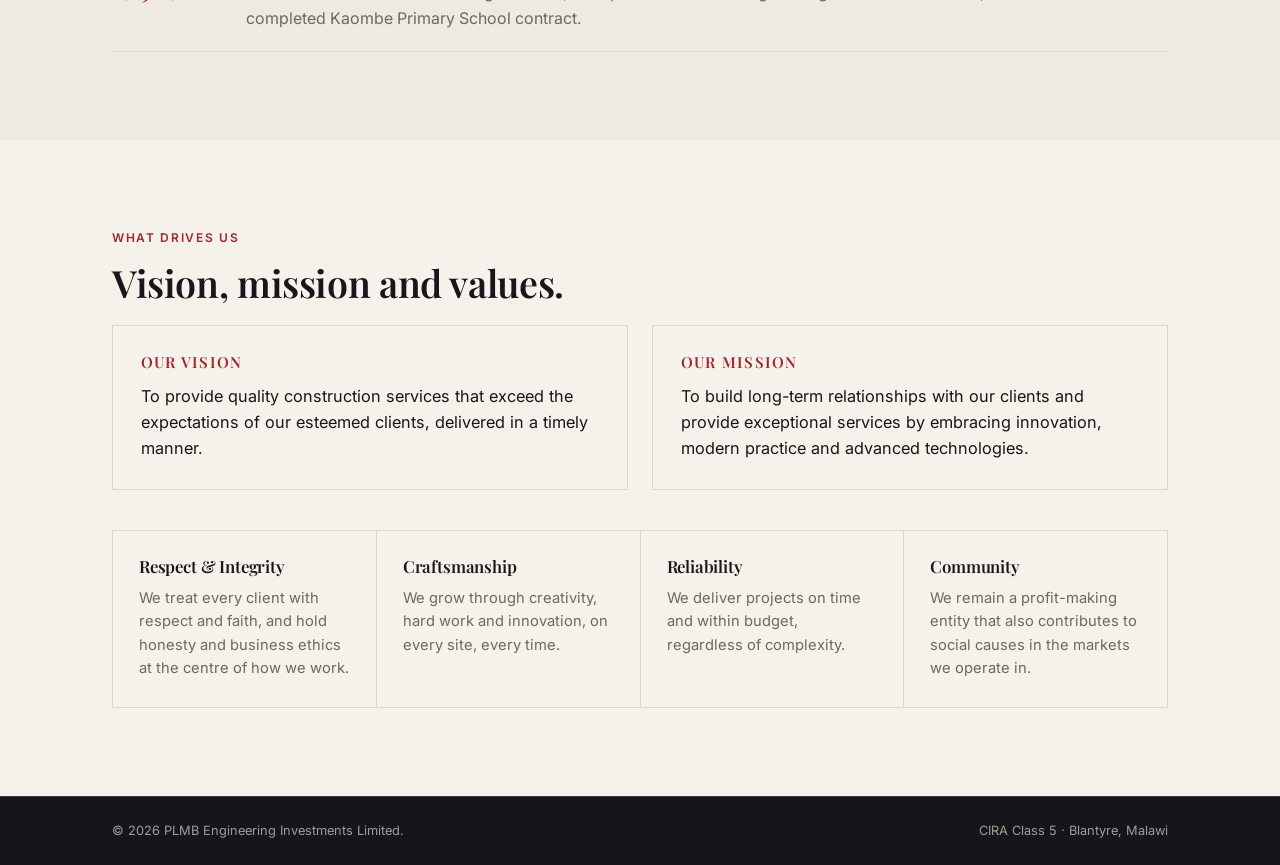
==== commit 313f31ee: "Update NCIC to CIRA (Construction Industry Regulatory Authority) site-wide" ====
--- a/about.html
+++ b/about.html
@@ -72,7 +72,7 @@
         <li><span class="tl-year">2018</span><span class="tl-text">VAT registered with the Malawi Revenue Authority; head office established in Blantyre.</span></li>
         <li><span class="tl-year">2020&ndash;24</span><span class="tl-text">Delivers major contracts for Central East African Railways, WaterAid Malawi, the Malawi Legal Aid Bureau, Gratitude Hostels and Nkhotakota District Council.</span></li>
         <li><span class="tl-year">2024</span><span class="tl-text">Joint venture with Destiny Construction to deliver staff housing for the Malawi Police Service.</span></li>
-        <li><span class="tl-year">2025&ndash;26</span><span class="tl-text">Achieves NCIC Class 5 in Building and Civil; incorporates as PLMB Engineering Investments Limited; takes over the completed Kaombe Primary School contract.</span></li>
+        <li><span class="tl-year">2025&ndash;26</span><span class="tl-text">Achieves CIRA Class 5 in Building and Civil; incorporates as PLMB Engineering Investments Limited; takes over the completed Kaombe Primary School contract.</span></li>
       </ol>
     </div>
   </section>
@@ -118,7 +118,7 @@
 <footer class="site-footer">
   <div class="wrap footer-inner">
     <span>&copy; <span id="year"></span> PLMB Engineering Investments Limited.</span>
-    <span>NCIC Class 5 &middot; Blantyre, Malawi</span>
+    <span>CIRA Class 5 &middot; Blantyre, Malawi</span>
   </div>
 </footer>
 
--- a/styles.css
+++ b/styles.css
@@ -209,6 +209,15 @@
   display: flex; align-items: center; justify-content: center;
   font-family: var(--serif); font-weight: 600; font-size: 0.95rem;
   flex-shrink: 0;
+}
+.avatar-photo {
+  width: 96px; height: 96px;
+  object-fit: cover;
+  object-position: center top;
+  background: var(--bg-panel);
+  border: 3px solid var(--bg);
+  box-shadow: 0 0 0 1px var(--rule), 0 10px 20px -10px rgba(23, 22, 26, 0.35);
+  margin-bottom: 4px;
 }
 
 /* ---------- Timeline ---------- */
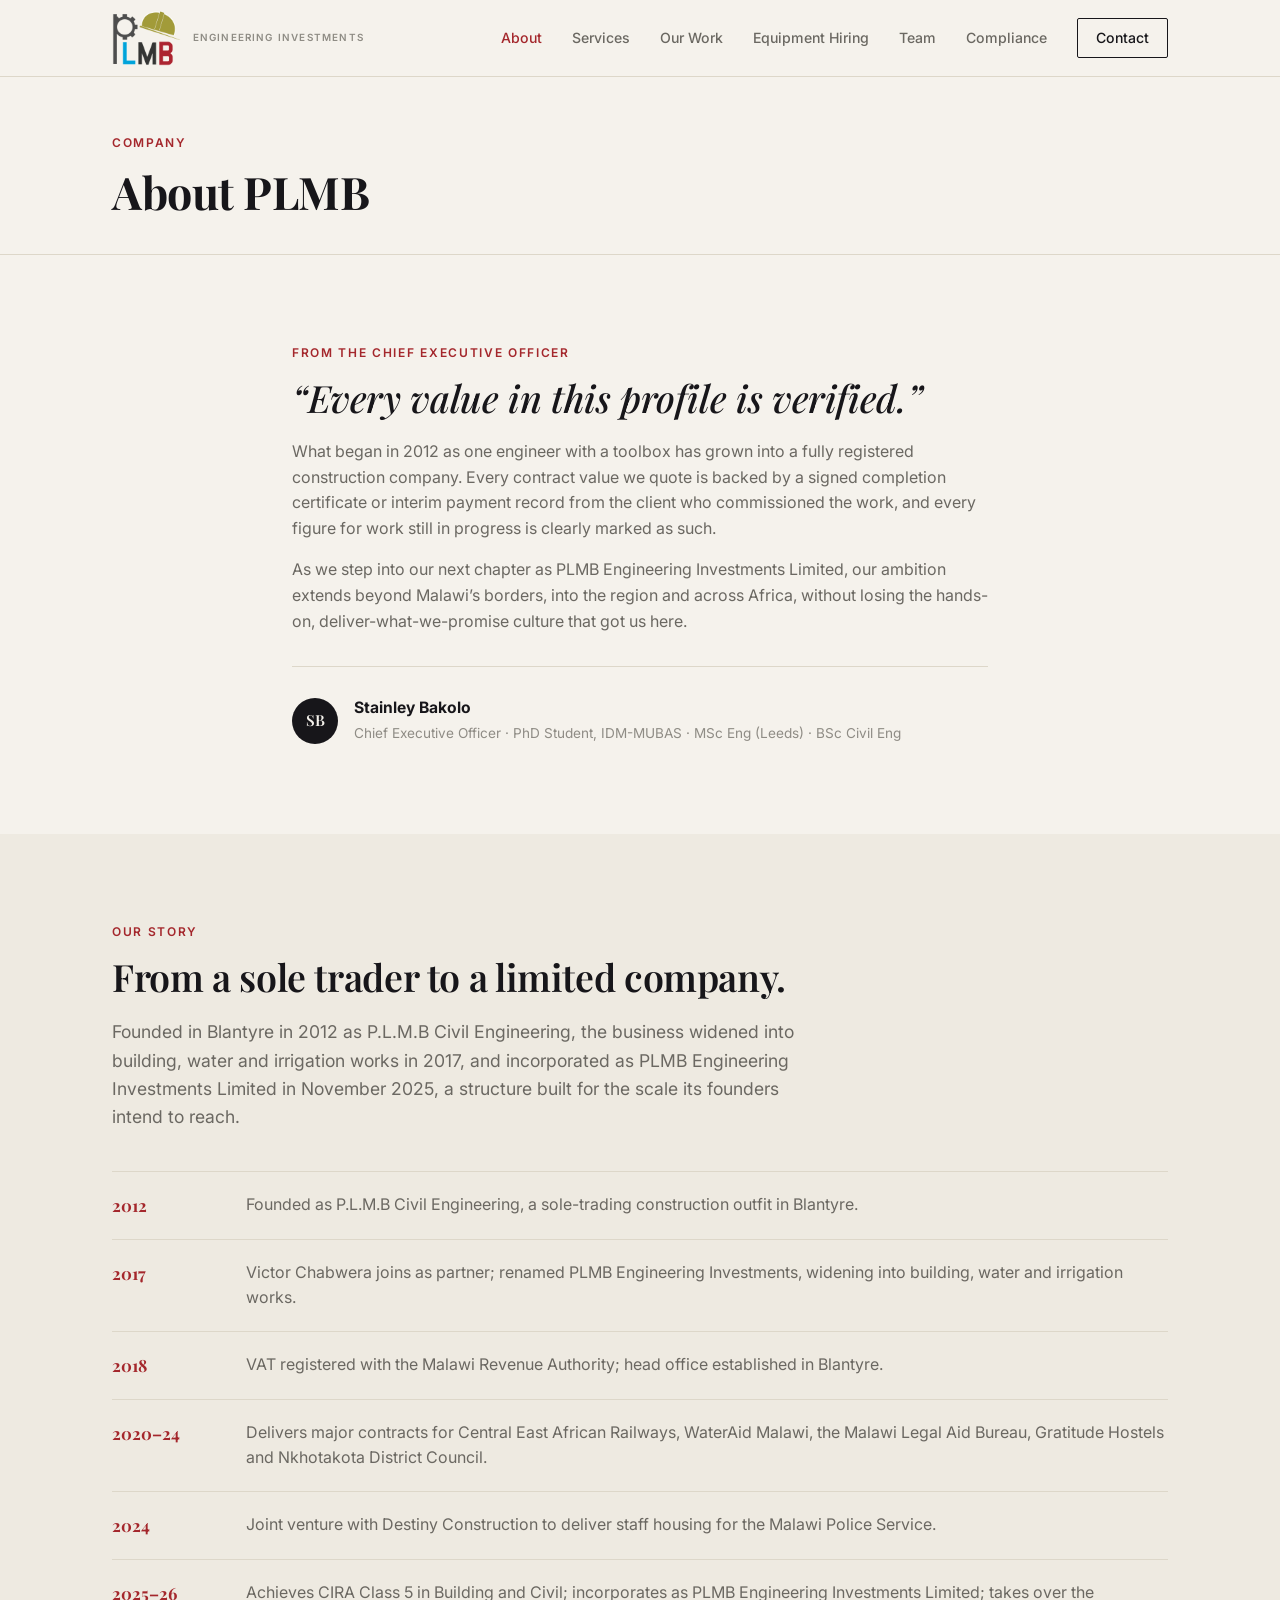
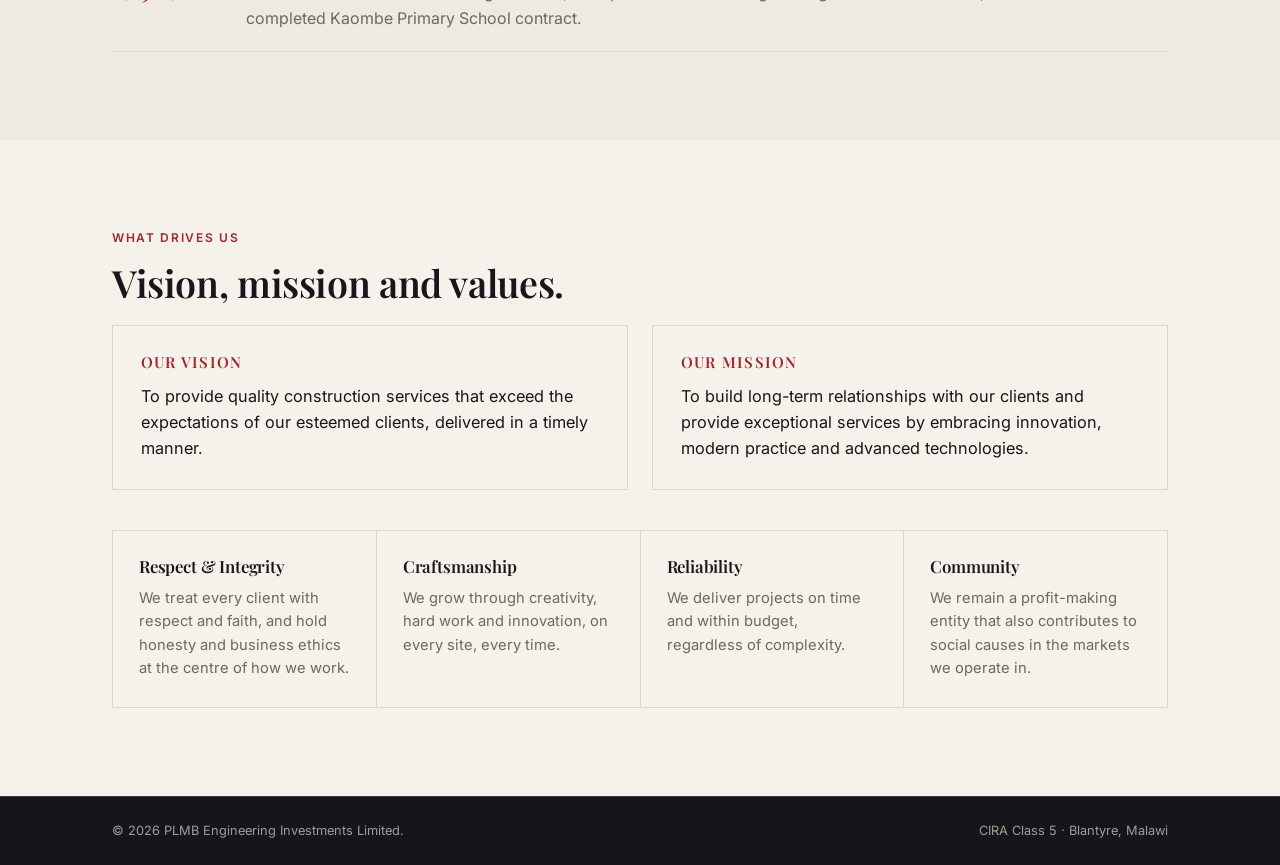
==== commit eb33ff81: "Show full PLMB wordmark logo in header, fix 'a CIRA' grammar" ====
--- a/about.html
+++ b/about.html
@@ -16,8 +16,8 @@
 <header class="site-header">
   <div class="wrap header-inner">
     <a class="wordmark" href="index.html">
-      <img src="assets/plmb-icon.png" alt="" class="wordmark-icon" width="120" height="54">
-      <span class="wordmark-text">PLMB<span class="wordmark-sub">Engineering Investments</span></span>
+      <img src="assets/plmb-icon.png" alt="PLMB Engineering Investments" class="wordmark-icon" width="69" height="56">
+      <span class="wordmark-sub">Engineering Investments</span>
     </a>
     <nav class="nav" id="nav">
       <a href="about.html" aria-current="page">About</a>
--- a/styles.css
+++ b/styles.css
@@ -92,8 +92,7 @@
   align-items: center;
   gap: 12px;
 }
-.wordmark-icon { height: 42px; width: auto; display: block; }
-.wordmark-text { display: flex; align-items: baseline; gap: 10px; }
+.wordmark-icon { height: 56px; width: auto; display: block; }
 .wordmark-sub {
   font-family: var(--sans);
   font-size: 0.62rem;
@@ -440,6 +439,6 @@
   .section { padding: 64px 0; }
   .hero { padding: 64px 0 0; }
   .wordmark-sub { display: none; }
-  .wordmark-icon { height: 32px; }
+  .wordmark-icon { height: 44px; }
   .wordmark { font-size: 1.15rem; }
 }
